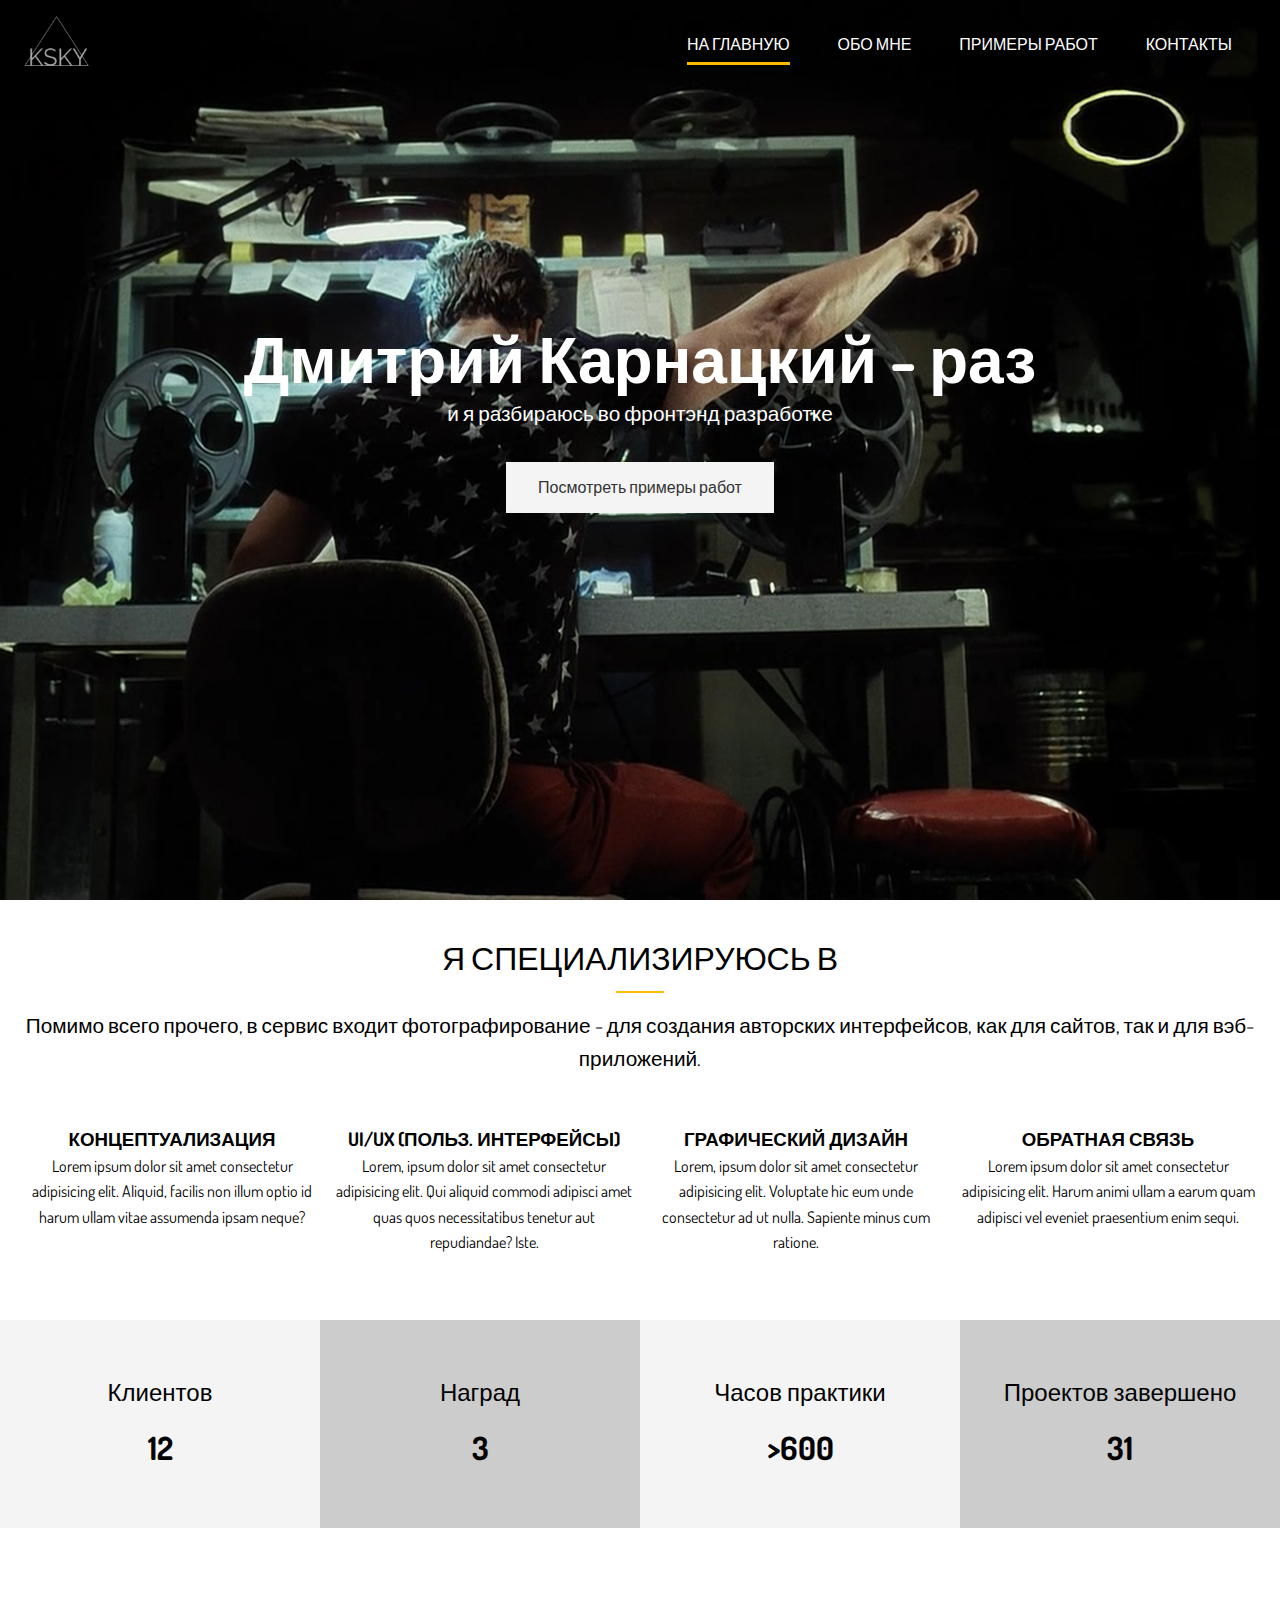
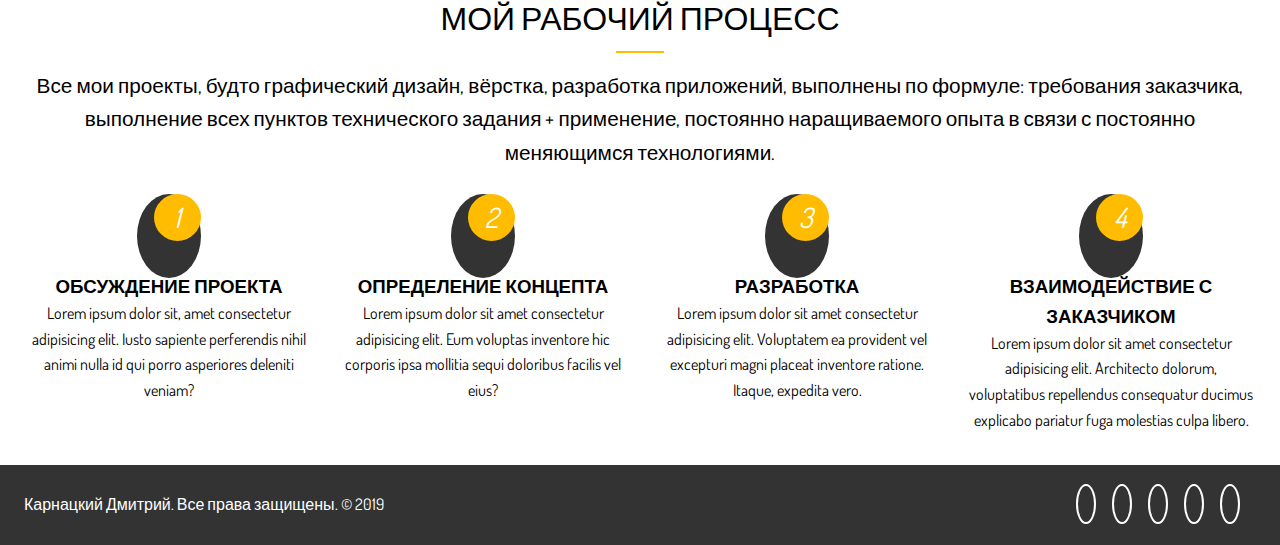
==== index.html @ 5610d566 "Typewriter effect added to the header, process icons transition changed to the smaller size" ====
<!DOCTYPE html>
<html lang="en">
  <head>
    <meta charset="UTF-8" />
    <meta name="viewport" content="width=device-width, initial-scale=1.0" />
    <meta http-equiv="X-UA-Compatible" content="ie=edge" />
    <link
      rel="stylesheet"
      href="https://use.fontawesome.com/releases/v5.7.2/css/all.css"
      integrity="sha384-fnmOCqbTlWIlj8LyTjo7mOUStjsKC4pOpQbqyi7RrhN7udi9RwhKkMHpvLbHG9Sr"
      crossorigin="anonymous"
    />
    <link
      href="https://fonts.googleapis.com/css?family=Dosis"
      rel="stylesheet"
    />
    <link rel="stylesheet" href="css/main.css" />
    <title>Dmitry Karnatsky</title>
  </head>
  <body>
    <!-- Шапка -->
    <header id="header-home">
      <div class="container">
        <nav id="main-nav">
          <img src="img/logo.png" alt="dmitrykarnatsky_portfolio" id="logo" />
          <!-- <h6 class="logo-text">KSKY</h6> -->
          <ul>
            <li><a href="index.html" class="current">На главную</a></li>
            <li><a href="about.html">Обо мне</a></li>
            <li><a href="work.html">Примеры работ</a></li>
            <li><a href="contact.html">Контакты</a></li>
          </ul>
        </nav>
        <div class="header-content">
          <h1>
            Дмитрий Карнацкий -
            <span
              class="txt-type"
              data-wait="3000"
              data-words='["разработчик", "программист", "верстальщик"]'
            >
              <span class="txt"></span>
            </span>
          </h1>
          <p class="lead">и я разбираюсь во фронтэнд разработке</p>
          <a href="work.html" class="btn-light">Посмотреть примеры работ</a>
        </div>
      </div>
    </header>
    <!-- Специализация -->
    <section id="home-a" class="text-center py-2">
      <div class="container">
        <h2 class="section-title">Я специализируюсь в</h2>
        <div class="bottom-line"></div>
        <p class="lead">
          Помимо всего прочего, в сервис входит фотографирование - для создания
          авторских интерфейсов, как для сайтов, так и для вэб-приложений.
        </p>
        <div class="specials">
          <div>
            <i class="fas fa-file-alt fa-2x"></i>
            <h3>Концептуализация</h3>
            <p>
              Lorem ipsum dolor sit amet consectetur adipisicing elit. Aliquid,
              facilis non illum optio id harum ullam vitae assumenda ipsam
              neque?
            </p>
          </div>
          <div>
            <i class="fas fa-desktop fa-2x"></i>
            <h3>UI/UX (польз. интерфейсы)</h3>
            <p>
              Lorem, ipsum dolor sit amet consectetur adipisicing elit. Qui
              aliquid commodi adipisci amet quas quos necessitatibus tenetur aut
              repudiandae? Iste.
            </p>
          </div>
          <div>
            <i class="fas fa-object-ungroup fa-2x"></i>
            <h3>Графический дизайн</h3>
            <p>
              Lorem, ipsum dolor sit amet consectetur adipisicing elit.
              Voluptate hic eum unde consectetur ad ut nulla. Sapiente minus cum
              ratione.
            </p>
          </div>
          <div>
            <i class="fas fa-thumbs-up fa-2x"></i>
            <h3>Обратная связь</h3>
            <p>
              Lorem ipsum dolor sit amet consectetur adipisicing elit. Harum
              animi ullam a earum quam adipisci vel eveniet praesentium enim
              sequi.
            </p>
          </div>
        </div>
      </div>
    </section>
    <!-- Статистика -->
    <section id="home-b" class="text-center py-2">
      <div class="stats">
        <div>
          <ul>
            <li>
              <i class="fas fa-users fa-3x"></i>
            </li>
            <li class="stats-title">Клиентов</li>
            <li class="stats-number">12</li>
          </ul>
        </div>
        <div>
          <ul>
            <li>
              <i class="fas fa-award fa-3x"></i>
            </li>
            <li class="stats-title">Наград</li>
            <li class="stats-number">3</li>
          </ul>
        </div>
        <div>
          <ul>
            <li>
              <i class="fas fa-hourglass fa-3x"></i>
            </li>
            <li class="stats-title">Часов практики</li>
            <li class="stats-number">>600</li>
          </ul>
        </div>
        <div>
          <ul>
            <li>
              <i class="fas fa-code-branch fa-3x"></i>
            </li>
            <li class="stats-title">Проектов завершено</li>
            <li class="stats-number">31</li>
          </ul>
        </div>
      </div>
    </section>
    <!-- Рабочий процесс -->
    <section id="home-c" class="text-center py-2">
      <div class="container">
        <h2 class="section-title">Мой рабочий процесс</h2>
        <div class="bottom-line"></div>
        <p class="lead">
          Все мои проекты, будто графический дизайн, вёрстка, разработка
          приложений, выполнены по формуле: требования заказчика, выполнение
          всех пунктов технического задания + применение, постоянно
          наращиваемого опыта в связи с постоянно меняющимся технологиями.
        </p>
        <div class="process">
          <div>
            <i class="fas fa-file-alt fa-4x process-icon my-2">
              <div class="process-step">1</div>
            </i>
            <h3>Обсуждение проекта</h3>
            <p>
              Lorem ipsum dolor sit, amet consectetur adipisicing elit. Iusto
              sapiente perferendis nihil animi nulla id qui porro asperiores
              deleniti veniam?
            </p>
          </div>
          <div>
            <i class="fas fa-desktop fa-4x process-icon my-2">
              <div class="process-step">2</div>
            </i>
            <h3>Определение концепта</h3>
            <p>
              Lorem ipsum dolor sit amet consectetur adipisicing elit. Eum
              voluptas inventore hic corporis ipsa mollitia sequi doloribus
              facilis vel eius?
            </p>
          </div>
          <div>
            <i class="fas fa-object-ungroup fa-4x process-icon my-2">
              <div class="process-step">3</div>
            </i>
            <h3>Разработка</h3>
            <p>
              Lorem ipsum dolor sit amet consectetur adipisicing elit.
              Voluptatem ea provident vel excepturi magni placeat inventore
              ratione. Itaque, expedita vero.
            </p>
          </div>
          <div>
            <i class="fas fa-thumbs-up fa-4x process-icon my-2">
              <div class="process-step">4</div>
            </i>
            <h3>Взаимодействие с заказчиком</h3>
            <p>
              Lorem ipsum dolor sit amet consectetur adipisicing elit.
              Architecto dolorum, voluptatibus repellendus consequatur ducimus
              explicabo pariatur fuga molestias culpa libero.
            </p>
          </div>
        </div>
      </div>
    </section>
    <!-- Подвал -->
    <footer id="main-footer">
      <div class="footer-content container">
        <p>Карнацкий Дмитрий. Все права защищены. &copy 2019</p>
        <div class="social">
          <a href="https://twitter.com/dmitrykarnatsky" target="_blank"
            ><i class="fab fa-twitter"></i
          ></a>
          <a href="https://www.facebook.com/dmitrykarnatsky1" target="_blank"
            ><i class="fab fa-facebook"></i
          ></a>
          <a href="https://www.instagram.com/dmitrykarnatsky/" target="_blank"
            ><i class="fab fa-instagram"></i
          ></a>
          <a href="https://vk.com/karnatsky" target="_blank"
            ><i class="fab fa-vk"></i
          ></a>
          <a href="https://github.com/LikeSatie" target="_blank"
            ><i class="fab fa-github"></i
          ></a>
        </div>
      </div>
    </footer>
    <script src="js/main.js"></script>
    <script src="js/typeWriter.js"></script>
  </body>
</html>
---- css/main.css ----
.container {
  max-width: 1280px;
  padding: 0 1.5rem;
  margin: auto;
  overflow: hidden;
}

.btn-main,
.btn-light,
.btn-dark {
  display: inline-block;
  padding: 0.8rem 2rem;
  transition: all 0.5s;
  border: none;
  cursor: pointer;
}

.btn-main {
  color: #333;
  background-color: #ffbc00;
}

.btn-light {
  color: #333;
  background-color: #f4f4f4;
}

.btn-dark {
  color: #f4f4f4;
  background-color: #333;
}

button[class^='btn-']:hover,
a[class^='btn-']:hover,
input[class^='btn-']:hover {
  background-color: #ffbc00;
}

.bg-main {
  background: #ffbc00;
  color: #fff;
}

.bg-dark {
  background: #333;
  color: #fff;
}

.bg-light {
  background: #f4f4f4;
  color: #000;
}

.bg-medium {
  background: #ccc;
  color: #000;
}

.lead {
  font-size: 1.3rem;
  margin-bottom: 2rem;
}

.text-center {
  text-align: center;
}

.py-1 {
  padding: 1rem 0;
}

.py-2 {
  padding: 2rem 0;
}

.py-3 {
  padding: 3rem 0;
}

.py-4 {
  padding: 4rem 0;
}

.my-1 {
  margin: 1rem 0;
}

.my-2 {
  margin: 2rem 0;
}

.my-3 {
  margin: 3rem 0;
}

.my-4 {
  margin: 4rem 0;
}

.section-title {
  font-size: 2rem;
  display: block;
  padding-bottom: 0.5rem;
  text-align: center;
  font-weight: 100;
  text-transform: uppercase;
}

.bottom-line {
  height: 2px;
  width: 3rem;
  background: #ffbc00;
  display: block;
  margin: 0 auto 1rem auto;
}

.items {
  display: grid;
  grid-template-columns: repeat(3, 1fr);
  box-shadow: 0 5px 10px 0 rgba(0, 0, 0, 0.3);
}

.item {
  position: relative;
  background: #ffbc00;
  overflow: hidden;
}
.item::after {
  content: '';
  position: absolute;
  display: block;
  background: inherit;
  opacity: 0.9;
  top: 0;
  left: 0;
  width: 100%;
  height: 100%;
  transform: scale(2) translateX(-75%) translateY(-75%) rotate(-28deg);
  transition: transform 3s cubic-bezier(0.2, 1, 0.3, 1);
}
.item:hover:after {
  transform: scale(2) translateX(0) translateY(0) rotate(-28deg);
}
.item:hover .item-image {
  transform: scale(1.2);
}
.item:hover .item-text {
  opacity: 1;
  transform: translateY(0);
}
.item-image {
  height: auto;
  transform: translateZ(0);
  display: block;
  transition: transform 750ms cubic-bezier(0.2, 1, 0.3, 1);
}
.item-image:before {
  content: '';
  display: block;
  padding-top: 75%;
  overflow: hidden;
}
.item-image img {
  position: absolute;
  top: 0;
  left: 0;
  width: 100%;
  height: auto;
  line-height: 0;
}
.item-text {
  position: absolute;
  top: 0;
  left: 0;
  bottom: 0;
  right: 0;
  opacity: 0;
  text-align: center;
  z-index: 1;
  color: #fff;
  transform: translateY(-20%);
  transition: opacity 500ms cubic-bezier(0.2, 1, 0.3, 1),
    transform 500ms cubic-bezier(0.2, 1, 0.3, 1);
  transition-delay: 300ms;
}
.item-text-wrap {
  position: absolute;
  width: 100%;
  top: 50%;
  transform: translateY(-50%);
}
.item-text-title {
  font-size: 2rem;
  padding: 0 1rem;
  margin: 5px 0 0 0;
}
.item-text-category {
  text-transform: uppercase;
  font-size: 1.2rem;
  opacity: 0.7;
  margin: 0;
}

* {
  margin: 0;
  padding: 0;
}

body {
  font-family: 'Dosis', sans-serif;
  line-height: 1.6;
  background: #fff;
}

a {
  text-decoration: none;
  color: #333;
}

ul {
  list-style: none;
}

h2,
h3,
h4 {
  text-transform: uppercase;
}

img {
  width: 100%;
}

#logo {
  width: 66px;
  height: 50px;
  margin: 0 0 0 0;
  color: #fff;
  text-transform: uppercase;
}

#main-nav {
  display: flex;
  justify-content: space-between;
  padding-top: 1rem;
}
#main-nav ul {
  display: flex;
}
#main-nav li {
  padding: 1rem 1.5rem;
}
#main-nav a {
  text-decoration: none;
  color: #fff;
  text-transform: uppercase;
  border-bottom: 3px transparent solid;
  padding-bottom: 0.5rem;
  transition: border-color 0.5s;
}
#main-nav a:hover {
  border-color: #ccc;
}
#main-nav a.current {
  border-color: #ffbc00;
}

#header-home {
  background: url('../img/showcase-2.jpg') no-repeat center right/cover;
  height: 100vh;
  color: #fff;
}
#header-home .header-content {
  text-align: center;
  padding-top: 20%;
}
#header-home .header-content h1 {
  font-size: 4rem;
  line-height: 1.2;
}

#header-inner {
  background: url('../img/showcase-2.jpg') no-repeat 20% 30% / cover;
  height: 5.5rem;
  border-bottom: 3px solid #ffbc00;
}

#home-a .specials {
  margin-top: 3rem;
  display: grid;
  grid-gap: 1rem;
  grid-template-columns: repeat(4, 1fr);
}
#home-a .specials .fas {
  color: #ffbc00;
  padding-bottom: 0.4rem;
}

#home-b .stats {
  display: grid;
  grid-template-columns: repeat(4, 1fr);
}
#home-b .stats li {
  line-height: 2;
}
#home-b .stats li.stats-title {
  font-size: 1.5rem;
}
#home-b .stats li.stats-number {
  font-size: 2rem;
  font-weight: bold;
}
#home-b .stats div {
  padding: 3rem 0;
}
#home-b .stats div:nth-child(odd) {
  background: #f4f4f4;
}
#home-b .stats div:nth-child(even) {
  background: #ccc;
}

#home-c .process {
  display: grid;
  grid-template-columns: repeat(4, 1fr);
  grid-gap: 1.5rem;
  text-align: center;
}
#home-c .process-step {
  position: absolute;
  top: 0;
  right: 0;
  font-size: 28px;
  background: #ffbc00;
  color: #fff;
  border-radius: 50%;
  height: 15px;
  width: 15px;
  line-height: 15px;
  padding: 1rem;
  transition: all 1s;
}
#home-c .process-icon {
  border-radius: 50%;
  background: #333;
  color: #fff;
  padding: 2rem;
  width: 70px;
  height: 70px;
  line-height: 70px;
  text-align: center;
  position: relative;
  transition: all 1s;
}
#home-c .process-icon:hover {
  background: #ffbc00;
  width: 80px;
  height: 80px;
  line-height: 70px;
}
#home-c .process-icon:hover .process-step {
  background: #333;
  color: #fff;
}

#about-a .about-info {
  display: grid;
  grid-template-areas: 'bioimage bio bio' 'aw1 aw2 aw3';
  grid-gap: 1.2rem;
}

#about-a .bio-image {
  grid-area: bioimage;
}

#about-a .bio {
  grid-area: bio;
  border-left: 3px solid #ffbc00;
  padding: 0.8rem;
}

#about-a .award-1 {
  grid-area: aw1;
}

#about-a .award-2 {
  grid-area: aw2;
}

#about-a .award-3 {
  grid-area: aw3;
}

#about-a .award-1 .fas,
#about-a .award-2 .fas,
#about-a .award-3 .fas {
  color: #ffbc00;
  margin: 1rem;
}

#about-b .progress {
  overflow: hidden;
  height: 20px;
  background: #ccc;
  border-radius: 5px;
  margin-bottom: 0.6rem;
}
#about-b .progress div {
  height: 100%;
  color: #fff;
  text-align: center;
  background: #ffbc00;
}

#about-c .about-logos {
  display: grid;
  grid-template-columns: repeat(4, 1fr);
  grid-gap: 2rem;
}
#about-c .about-logos img {
  width: 70%;
}

#about-d .testimonials {
  display: grid;
  grid-template-columns: repeat(4, 1fr);
  grid-gap: 0.5rem;
}
#about-d .testimonials ul {
  list-style: none;
  margin-top: 1rem;
  display: flex;
  align-items: center;
}
#about-d .testimonials p {
  border: 1px solid #ccc;
  border-radius: 5px;
  padding: 0.5rem;
}
#about-d .testimonials img {
  width: 50px;
  height: 50px;
  border-radius: 50%;
  margin-right: 0.5rem;
}

#contact-a .text-fields {
  display: grid;
  grid-template-areas: 'name email' 'subject phone' 'message message';
  grid-gap: 1.2rem;
  margin-bottom: 1.2rem;
}
#contact-a .text-fields .name-input {
  grid-area: name;
}
#contact-a .text-fields .subject-input {
  grid-area: subject;
}
#contact-a .text-fields .email-input {
  grid-area: email;
}
#contact-a .text-fields .phone-input {
  grid-area: phone;
}
#contact-a .text-fields .message-input {
  grid-area: message;
  height: 100px;
}
#contact-a .text-fields .text-input {
  padding: 0.5rem 1rem;
}

#contact-a button[type='submit'] {
  width: 50%;
}

#contact-b .contact-info {
  display: grid;
  grid-template-columns: repeat(3, 1fr);
  text-align: center;
}

#contact-c h1 {
  text-align: center;
  font-size: 4rem;
}

#main-footer {
  background: #333;
  color: #fff;
  height: 5rem;
}
#main-footer .footer-content {
  display: flex;
  justify-content: space-between;
  height: 5rem;
  align-items: center;
}
#main-footer .footer-content .social .fab {
  margin-right: 1rem;
  border: 2px #fff solid;
  border-radius: 50%;
  height: 20px;
  width: 20px;
  line-height: 20px;
  text-align: center;
  padding: 0.5rem;
  color: #fff;
}
#main-footer .footer-content .social .fab:hover {
  background: #ffbc00;
}

#main-footer .footer-content .social .fab:hover {
  color: #333;
}

@media (max-width: 800px) {
  #header-home {
    height: 30rem;
  }
  #header-home .header-content {
    padding-top: 5rem;
  }
}

@media (max-width: 500px) {
  #main-nav {
    flex-direction: column;
    align-items: center;
  }
  #main-nav li {
    padding: 1rem;
  }
  #header-home {
    height: 10rem;
    border-bottom: 3px solid #ffbc00;
    background-position: 20% 30%;
  }
  #header-home .header-content {
    display: none;
  }
  #header-inner {
    height: 10rem;
  }
  #home-a .specials,
  #home-b .stats,
  #home-c .process,
  #about-d .testimonials,
  #contact-b .contact-info,
  .items {
    grid-template-columns: 1fr;
  }
  #home-a .specials div {
    border-bottom: 1px #f4f4f4 solid;
    padding-bottom: 1rem;
  }
  #home-a .specials div:last-child {
    border: none;
    padding-bottom: 0;
  }
  #home-b .stats div {
    padding: 2rem 0 1rem 0;
  }
  #about-a .about-info {
    grid-template-areas: 'bioimage' 'bio' 'aw1' 'aw2' 'aw3';
  }
  #about-c {
    display: none;
  }
  #contact-a .text-fields {
    grid-template-areas: 'name' 'subject' 'email' 'phone' 'message';
  }
  #contact-b div {
    margin-bottom: 1rem;
    padding-bottom: 1rem;
    border-bottom: 1px #555 solid;
  }
  #contact-b div:last-child {
    border: none;
    margin-bottom: 0;
    padding-bottom: 0;
  }
  #contact-c h1 {
    font-size: 2rem;
  }
  #main-footer {
    height: 7rem;
  }
  #main-footer .footer-content {
    flex-direction: column;
    padding: 1rem;
    height: 5rem;
  }
}

@media (max-height: 580px) {
  #header-home .header-content {
    padding-top: 3rem;
  }
}

@media (max-height: 330px) {
  #header-home .header-content h1 {
    font-size: 2rem;
  }
}
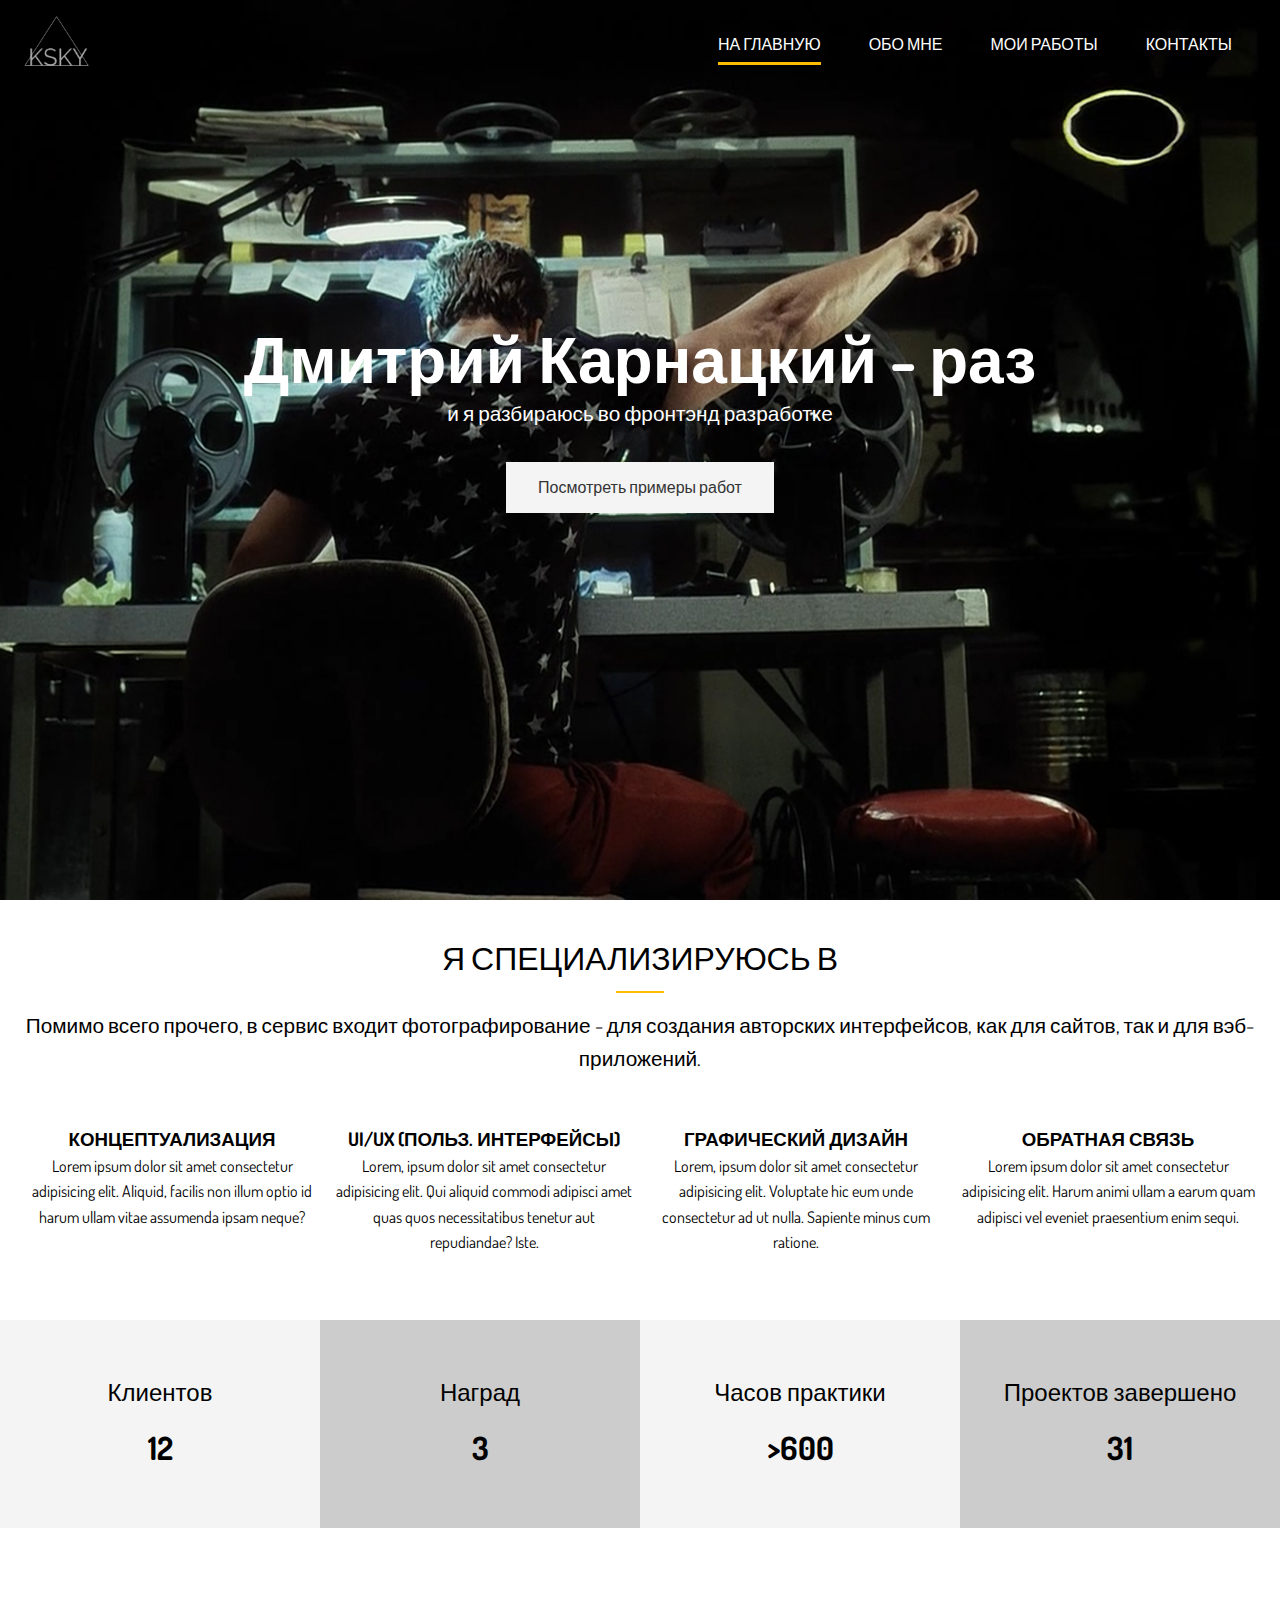
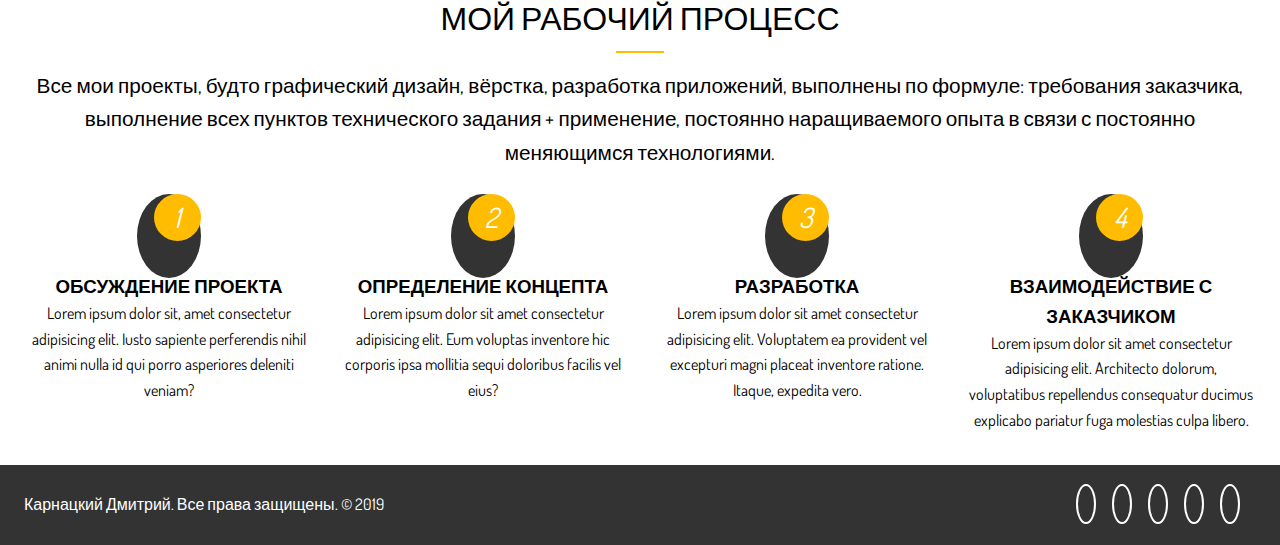
==== commit 81b44ba6: "Header with navigation added to the work.html page" ====
--- a/index.html
+++ b/index.html
@@ -22,12 +22,12 @@
     <header id="header-home">
       <div class="container">
         <nav id="main-nav">
-          <img src="img/logo.png" alt="dmitrykarnatsky_portfolio" id="logo" />
+          <img src="img/logo.jpg" alt="dmitrykarnatsky_portfolio" id="logo" />
           <!-- <h6 class="logo-text">KSKY</h6> -->
           <ul>
             <li><a href="index.html" class="current">На главную</a></li>
             <li><a href="about.html">Обо мне</a></li>
-            <li><a href="work.html">Примеры работ</a></li>
+            <li><a href="work.html">Мои работы</a></li>
             <li><a href="contact.html">Контакты</a></li>
           </ul>
         </nav>
@@ -199,7 +199,7 @@
     <!-- Подвал -->
     <footer id="main-footer">
       <div class="footer-content container">
-        <p>Карнацкий Дмитрий. Все права защищены. &copy 2019</p>
+        <p>Карнацкий Дмитрий. Все права защищены. &copy; 2019</p>
         <div class="social">
           <a href="https://twitter.com/dmitrykarnatsky" target="_blank"
             ><i class="fab fa-twitter"></i
@@ -219,7 +219,6 @@
         </div>
       </div>
     </footer>
-    <script src="js/main.js"></script>
     <script src="js/typeWriter.js"></script>
   </body>
 </html>
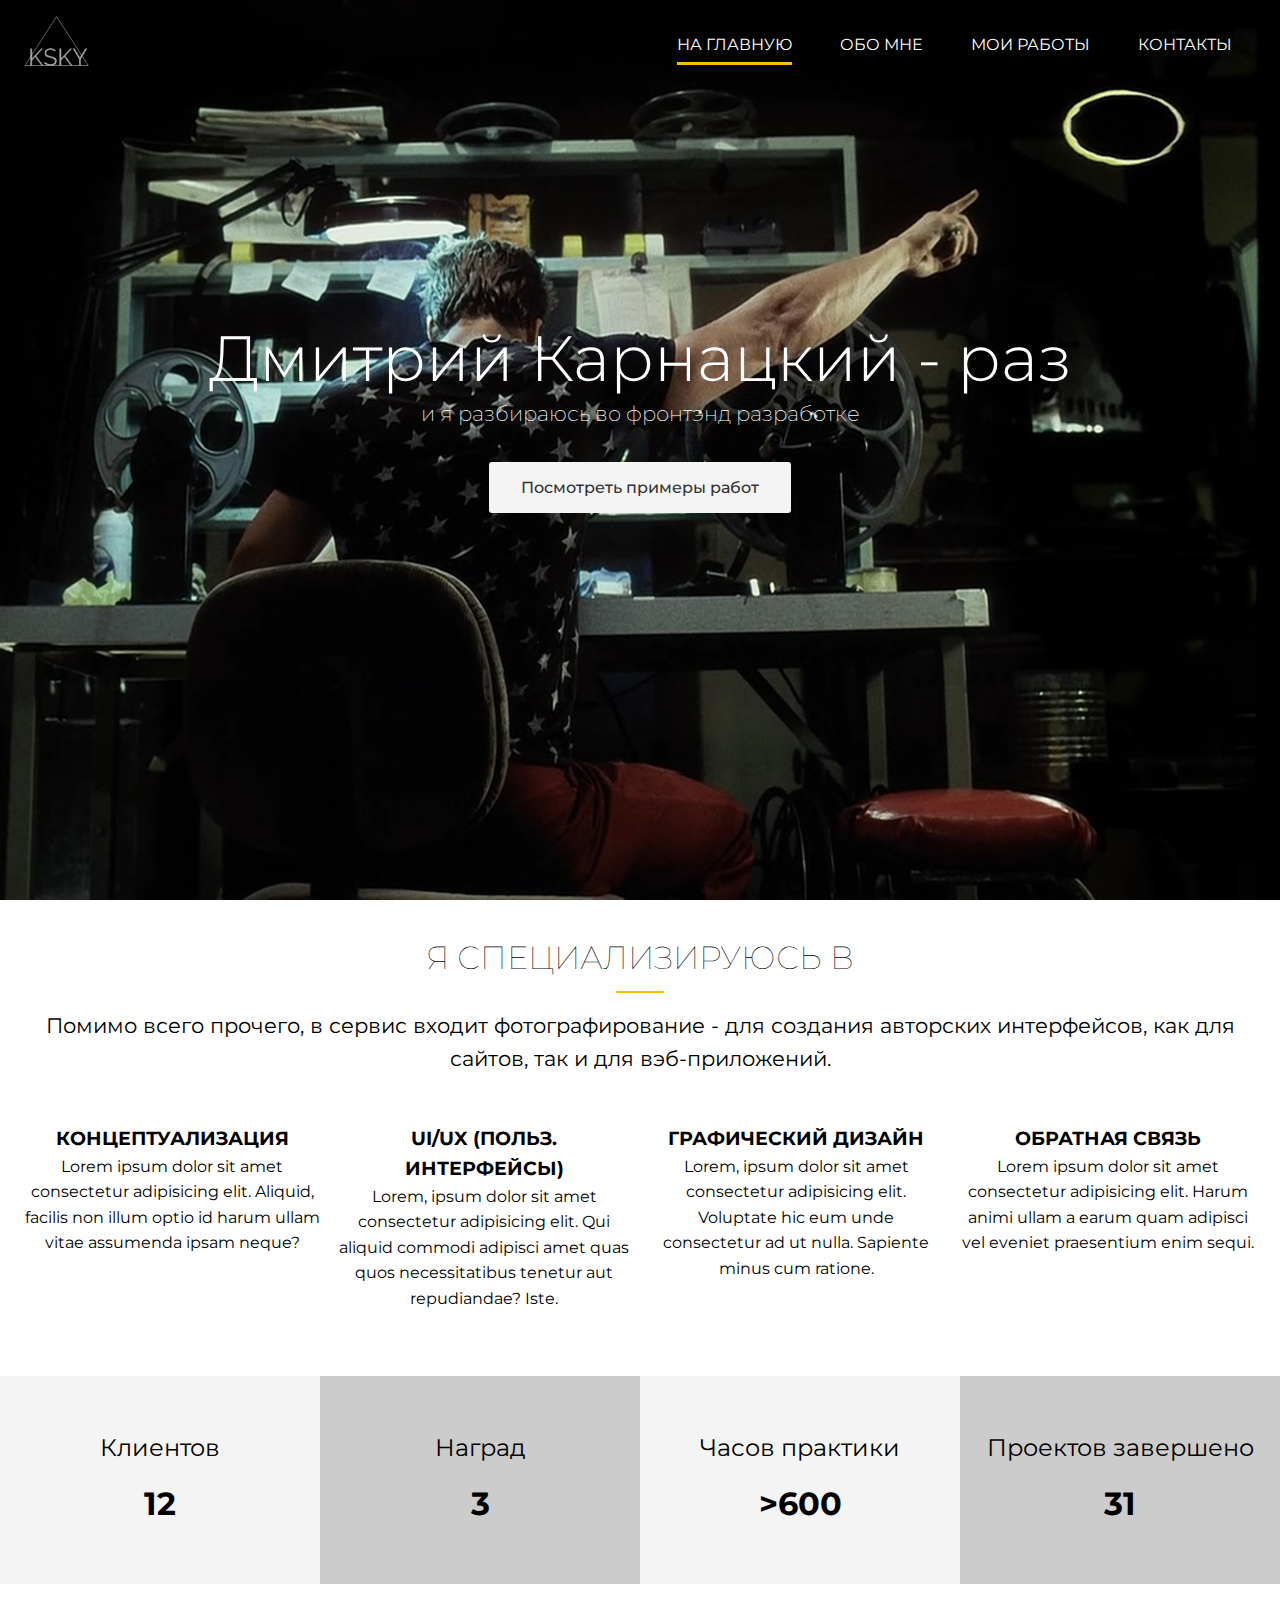
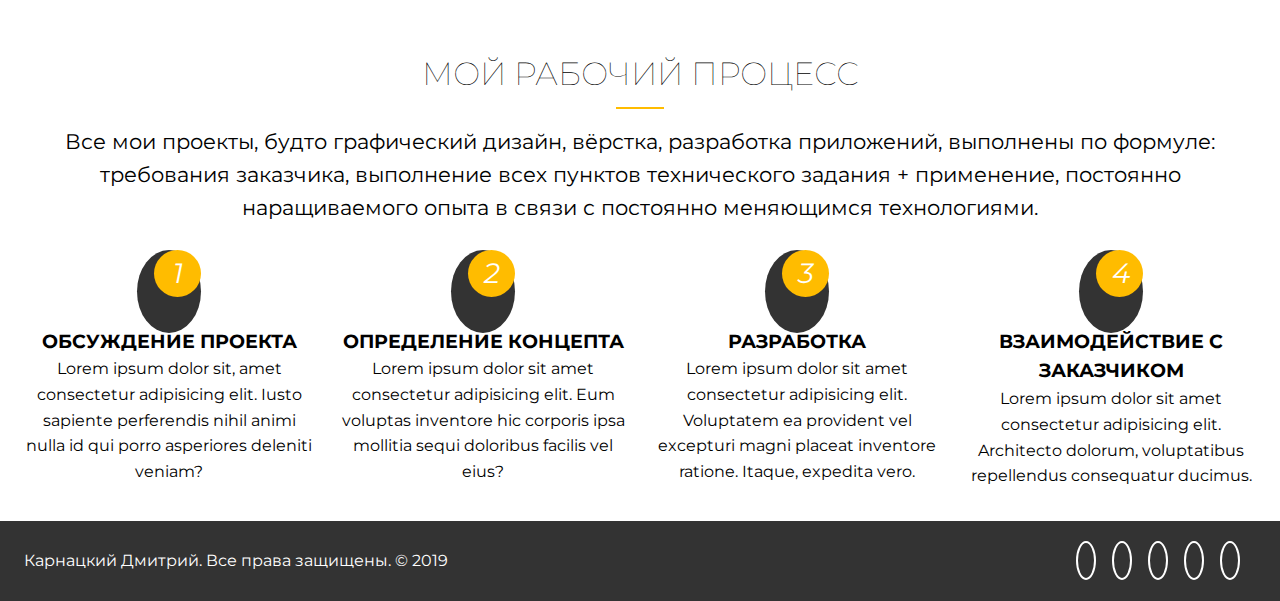
==== commit 76940e78: "Font-family, weights and recaptcha positioning changed" ====
--- a/index.html
+++ b/index.html
@@ -1,5 +1,5 @@
 <!DOCTYPE html>
-<html lang="en">
+<html lang="ru">
   <head>
     <meta charset="UTF-8" />
     <meta name="viewport" content="width=device-width, initial-scale=1.0" />
@@ -11,7 +11,7 @@
       crossorigin="anonymous"
     />
     <link
-      href="https://fonts.googleapis.com/css?family=Dosis"
+      href="https://fonts.googleapis.com/css?family=Montserrat:100,200,300,400,500"
       rel="stylesheet"
     />
     <link rel="stylesheet" href="css/main.css" />
@@ -189,8 +189,7 @@
             <h3>Взаимодействие с заказчиком</h3>
             <p>
               Lorem ipsum dolor sit amet consectetur adipisicing elit.
-              Architecto dolorum, voluptatibus repellendus consequatur ducimus
-              explicabo pariatur fuga molestias culpa libero.
+              Architecto dolorum, voluptatibus repellendus consequatur ducimus.
             </p>
           </div>
         </div>
--- a/css/main.css
+++ b/css/main.css
@@ -207,7 +207,7 @@
 }
 
 body {
-  font-family: 'Dosis', sans-serif;
+  font-family: 'Montserrat', sans-serif;
   line-height: 1.6;
   background: #fff;
 }
@@ -276,7 +276,21 @@
 }
 #header-home .header-content h1 {
   font-size: 4rem;
+  font-weight: 300;
   line-height: 1.2;
+}
+
+.header-content p {
+  font-weight: 200;
+}
+
+.header-content .btn-light {
+  font-weight: 500;
+  border-radius: 3px;
+}
+
+.header-content .btn-light:hover {
+  color: #000;
 }
 
 #header-inner {
@@ -354,8 +368,8 @@
 }
 #home-c .process-icon:hover {
   background: #ffbc00;
-  width: 80px;
-  height: 80px;
+  width: 72.5px;
+  height: 72.5px;
   line-height: 70px;
 }
 #home-c .process-icon:hover .process-step {
@@ -371,12 +385,18 @@
 
 #about-a .bio-image {
   grid-area: bioimage;
+}
+
+.bio h4 {
+  padding: 1rem 0.8rem 1.25rem 0.8rem;
+  text-align: center;
 }
 
 #about-a .bio {
   grid-area: bio;
   border-left: 3px solid #ffbc00;
-  padding: 0.8rem;
+  padding: 1rem 0.8rem;
+  text-align: justify;
 }
 
 #about-a .award-1 {
@@ -450,6 +470,11 @@
   grid-gap: 1.2rem;
   margin-bottom: 1.2rem;
 }
+
+.text-input {
+  font-family: 'Montserrat', sans-serif;
+}
+
 #contact-a .text-fields .name-input {
   grid-area: name;
 }
@@ -470,8 +495,22 @@
   padding: 0.5rem 1rem;
 }
 
+#g-recaptcha {
+  width: 100vw;
+  margin: 0 0 0 -1.75rem;
+  display: flex;
+  flex-direction: row;
+  justify-content: center;
+  align-content: center;
+  align-items: center;
+}
+
+/* .g-recaptcha-container {
+} */
+
 #contact-a button[type='submit'] {
   width: 50%;
+  font-family: 'Montserrat', sans-serif;
 }
 
 #contact-b .contact-info {
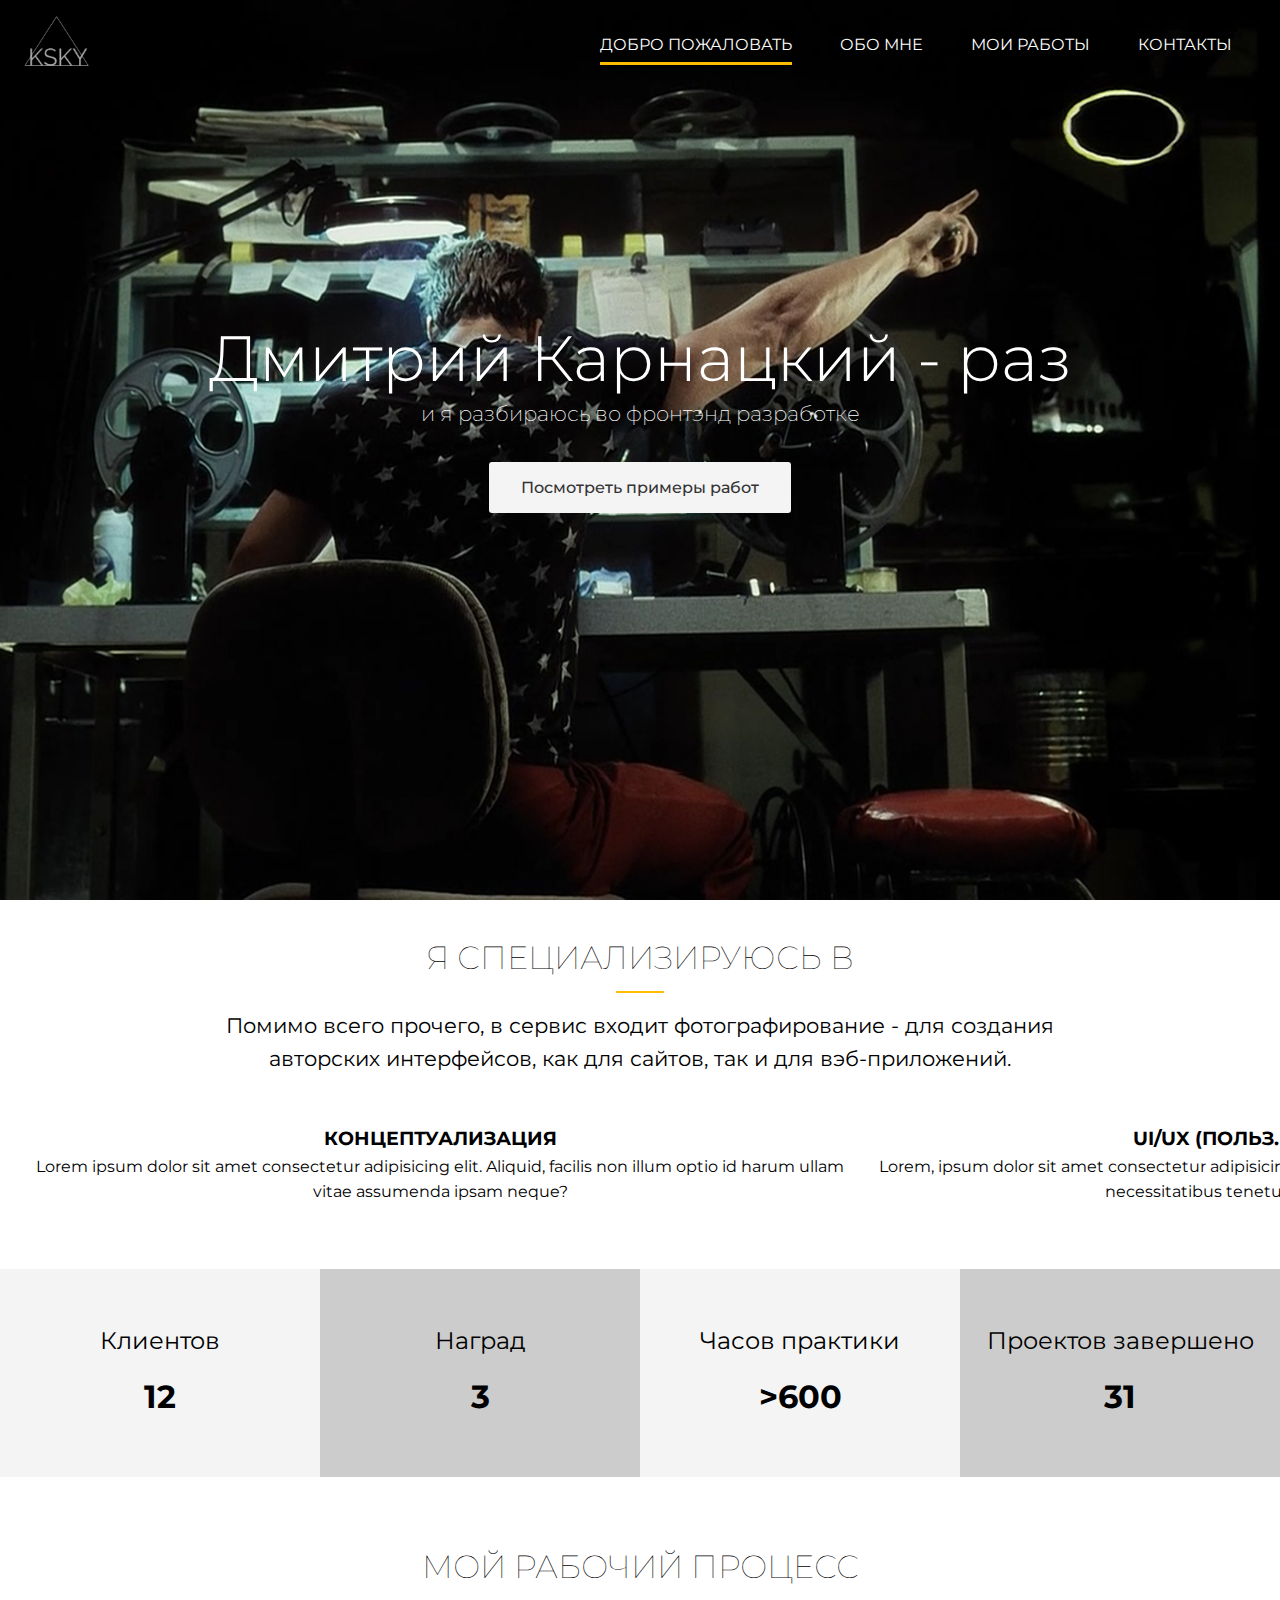
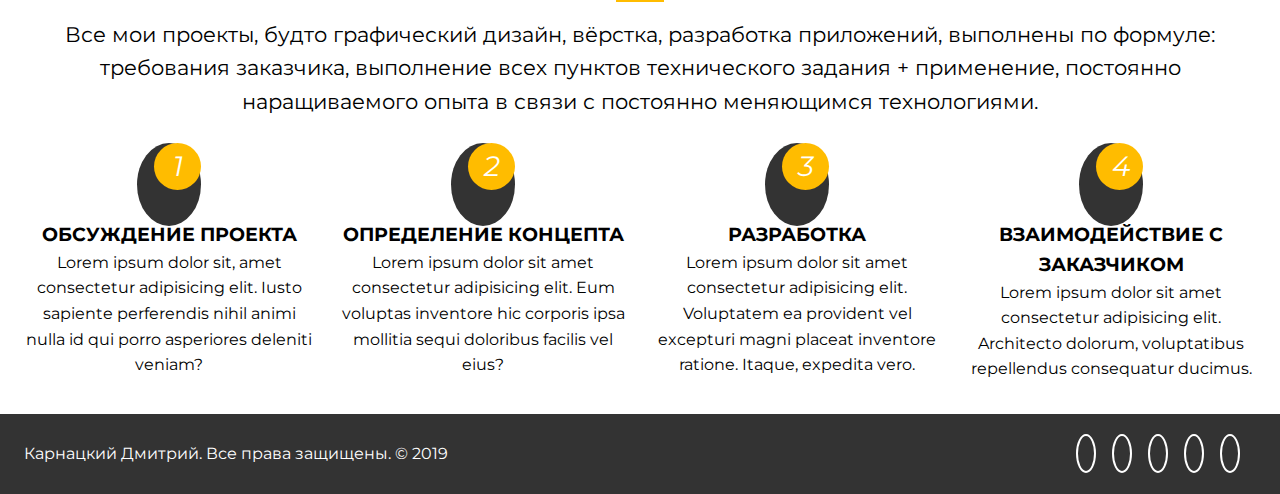
==== commit 9099fccd: "Media querie for 320px max-width added" ====
--- a/index.html
+++ b/index.html
@@ -25,7 +25,7 @@
           <img src="img/logo.jpg" alt="dmitrykarnatsky_portfolio" id="logo" />
           <!-- <h6 class="logo-text">KSKY</h6> -->
           <ul>
-            <li><a href="index.html" class="current">На главную</a></li>
+            <li><a href="index.html" class="current">Добро пожаловать</a></li>
             <li><a href="about.html">Обо мне</a></li>
             <li><a href="work.html">Мои работы</a></li>
             <li><a href="contact.html">Контакты</a></li>
--- a/css/main.css
+++ b/css/main.css
@@ -299,6 +299,8 @@
   border-bottom: 3px solid #ffbc00;
 }
 
+/* Специализация */
+
 #home-a .specials {
   margin-top: 3rem;
   display: grid;
@@ -308,6 +310,12 @@
 #home-a .specials .fas {
   color: #ffbc00;
   padding-bottom: 0.4rem;
+}
+
+#home-a p {
+  width: 65vw;
+  margin: 0 auto;
+  text-align: center;
 }
 
 #home-b .stats {
@@ -633,6 +641,27 @@
   }
 }
 
+@media (max-width: 320px) {
+  /* Меню */
+  #header-home {
+    height: 42.5vh;
+  }
+
+  #main-nav ul {
+    display: flex;
+    flex-direction: column;
+    justify-content: center;
+    align-content: center;
+    align-items: center;
+  }
+
+  /* Специализация */
+  #home-a h2 {
+    font-size: 1.125rem;
+    font-weight: 400;
+  }
+}
+
 @media (max-height: 580px) {
   #header-home .header-content {
     padding-top: 3rem;
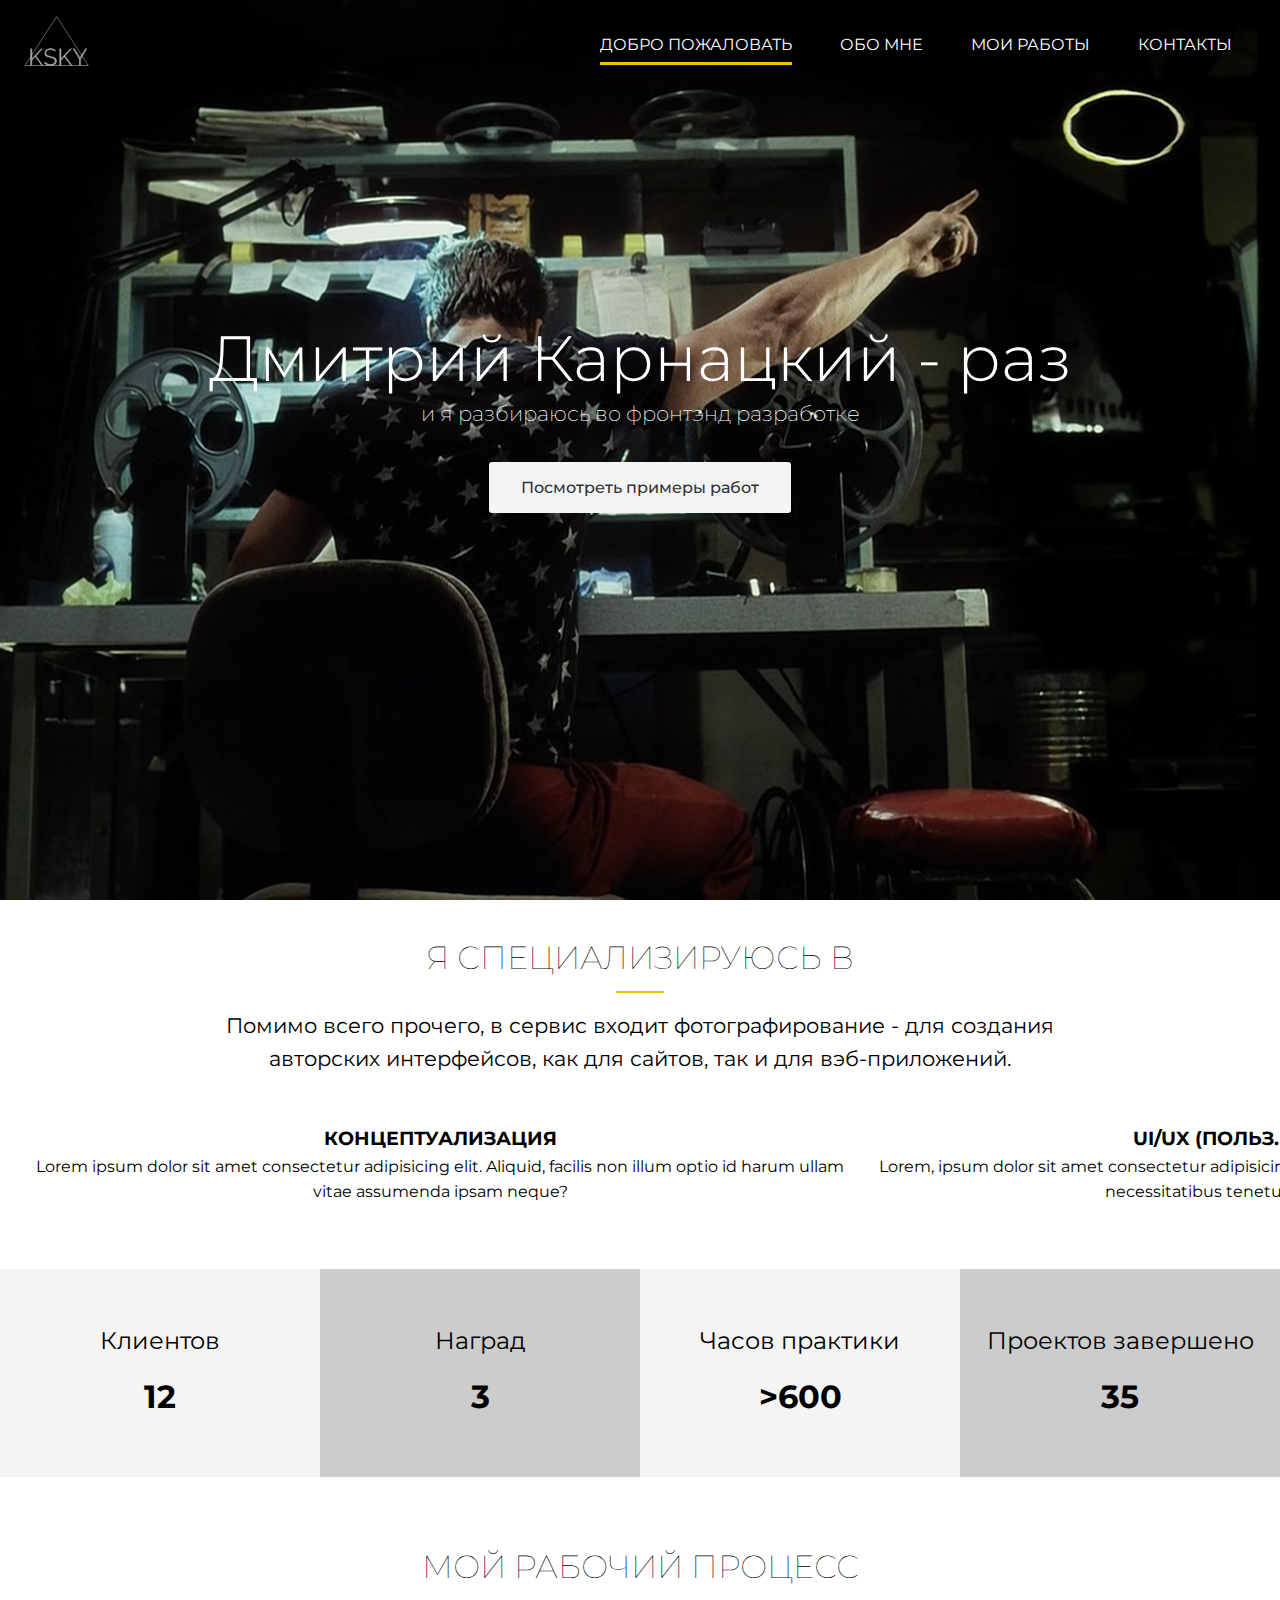
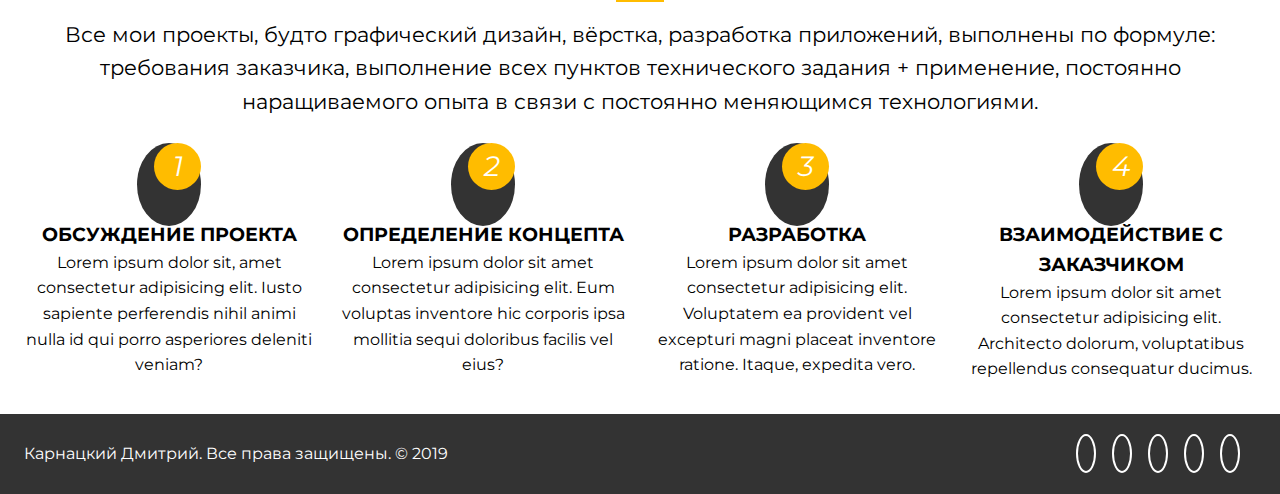
==== commit 8d65f7f3: "Media querie for 414px max-width added to the about, work, and contact.html pages" ====
--- a/index.html
+++ b/index.html
@@ -132,7 +132,7 @@
               <i class="fas fa-code-branch fa-3x"></i>
             </li>
             <li class="stats-title">Проектов завершено</li>
-            <li class="stats-number">31</li>
+            <li class="stats-number">35</li>
           </ul>
         </div>
       </div>
--- a/css/main.css
+++ b/css/main.css
@@ -641,10 +641,11 @@
   }
 }
 
-@media (max-width: 320px) {
+@media (max-width: 414px) {
   /* Меню */
-  #header-home {
-    height: 42.5vh;
+  #header-home,
+  #header-inner {
+    height: 50vh;
   }
 
   #main-nav ul {
@@ -653,12 +654,544 @@
     justify-content: center;
     align-content: center;
     align-items: center;
-  }
-
-  /* Специализация */
+    margin-top: 1rem;
+  }
+
+  #main-nav ul a {
+    font-size: 1.25rem;
+    letter-spacing: 0.05rem;
+  }
+
+  /* Специализация index.html */
   #home-a h2 {
-    font-size: 1.125rem;
+    font-size: 1.6rem;
+    font-weight: 200;
+  }
+  /* Информация обо мне about.html */
+  #about-a h2 {
+    font-size: 2rem;
+    font-weight: 200;
+  }
+  /* Раздел уровня владения технологиями about.html */
+  /* Форма обратной связи contact.html */
+  /* Рабочий процесс index.html */
+  #about-b h2,
+  #about-b h4,
+  #home-c h2 {
+    font-size: 1.3rem;
     font-weight: 400;
+  }
+
+  #contact-a h2 {
+    font-size: 2rem;
+    font-weight: 200;
+  }
+
+  #home-a .lead {
+    width: 90vw;
+    font-size: 1.3rem;
+    font-weight: 300;
+  }
+
+  #about-a .lead {
+    width: 90vw;
+    font-size: 1.75rem;
+    font-weight: 300;
+  }
+
+  #home-c .lead {
+    width: 90vw;
+    font-size: 1.3rem;
+    font-weight: 400;
+  }
+
+  #contact-a p {
+    width: 90vw;
+    font-size: 1.3rem;
+    font-weight: 300;
+  }
+
+  #contact-a .text-fields input {
+    width: 70vw;
+  }
+
+  #contact-a button[type='submit'] {
+    font-size: 1.125rem;
+    text-transform: uppercase;
+    padding: 0.8rem 1rem;
+  }
+
+  #about-a .about-info .bio {
+    width: 86.9vw;
+    padding: 1rem 0.4rem;
+  }
+
+  #about-a .about-info .bio h4 {
+    font-size: 1.3rem;
+  }
+
+  #about-a .about-info p,
+  #about-a .about-info .bio p {
+    font-size: 1.125rem;
+    line-height: 1.8rem;
+    text-justify: inter-character;
+  }
+
+  #about-a .bio .bio-highlight {
+    font-weight: 500;
+  }
+
+  #about-b h4 {
+    font-size: 1.125rem;
+  }
+
+  #about-d h2 {
+    font-size: 2rem;
+    font-weight: 200;
+  }
+
+  #about-d .container p.lead {
+    width: 90vw;
+    font-size: 1.75rem;
+    font-weight: 300;
+  }
+
+  #about-d .testimonials ul:nth-child(2) {
+    font-size: 1.125rem;
+  }
+
+  #home-a .specials > div {
+    padding: 0.25rem 0;
+  }
+
+  #home-a .specials .fas {
+    font-size: 3rem;
+  }
+
+  #home-a .specials h3 {
+    font-size: 1.25rem;
+  }
+
+  #home-a .specials > div > i,
+  #home-a .specials > div > h3 {
+    padding: 0.5rem 0;
+  }
+
+  #home-a .specials > div > p {
+    width: 80vw;
+    padding: 0.5rem 0;
+    font-size: 1.125rem;
+    text-align: justify;
+  }
+
+  /* Рабочий процесс */
+  #home-c h2 {
+    padding: 0 0 2rem 0;
+  }
+
+  #home-c .lead {
+    width: 80vw;
+    margin: 0 auto;
+    padding: 0 0 2rem 0;
+    text-align: left;
+  }
+
+  #home-c .process p {
+    margin-top: 0.5rem;
+    font-size: 1.125rem;
+  }
+
+  /* Галлерея работ work.html */
+  #work-a .container p.lead {
+    width: 90vw;
+    font-size: 1.5rem;
+    font-weight: 200;
+  }
+
+  #work-a .items .item .item-text-title {
+    font-size: 1.75rem;
+  }
+
+  #work-a .container .items .item-image img {
+    background-size: cover;
+  }
+
+  #contact-a .text-fields input,
+  #contact-a .text-fields textarea {
+    width: 73.5vw;
+  }
+
+  /* Контактная информация contact.html */
+  #contact-b {
+    padding: 1rem 0;
+  }
+
+  #contact-b .container p {
+    padding: 1.25rem 0 0.75rem 0;
+    font-size: 1.25rem;
+  }
+
+  #contact-b .container p:last-child {
+    margin-bottom: 0;
+  }
+
+  #contact-c h1 {
+    font-size: 2.5rem;
+    line-height: 3.25rem;
+    font-family: 'Poiret One', cursive;
+  }
+
+  /* Подвал */
+  #main-footer {
+    height: 11vh;
+  }
+
+  #main-footer p {
+    display: none;
+  }
+
+  #main-footer .footer-content .container .social {
+    height: 100%;
+    display: flex;
+    flex-direction: row;
+    justify-content: center;
+    align-content: center;
+    margin: 0;
+    padding: 0;
+  }
+
+  #main-footer .footer-content .social .fab {
+    margin: 0 0.25rem;
+    padding: 0.5rem;
+  }
+}
+
+@media (max-width: 375px) {
+  /* Меню */
+  #header-home,
+  #header-inner {
+    height: 55vh;
+  }
+
+  #main-nav ul {
+    display: flex;
+    flex-direction: column;
+    justify-content: center;
+    align-content: center;
+    align-items: center;
+    margin-top: 1rem;
+  }
+
+  #main-nav ul a {
+    font-size: 1.25rem;
+    letter-spacing: 0.05rem;
+  }
+
+  /* Специализация index.html */
+  #home-a h2 {
+    font-size: 1.75rem;
+    font-weight: 200;
+  }
+  /* Информация обо мне about.html */
+  #about-a h2 {
+    font-size: 2rem;
+    font-weight: 200;
+  }
+  /* Раздел уровня владения технологиями about.html */
+  /* Форма обратной связи contact.html */
+  /* Рабочий процесс index.html */
+  #about-b h2,
+  #about-b h4,
+  #home-c h2 {
+    font-size: 1.3rem;
+    font-weight: 400;
+  }
+
+  #contact-a h2 {
+    font-size: 2rem;
+    font-weight: 200;
+  }
+
+  #home-a .lead {
+    width: 90vw;
+    font-size: 1.3rem;
+    font-weight: 300;
+  }
+
+  #about-a .lead {
+    width: 90vw;
+    font-size: 1.75rem;
+    font-weight: 300;
+  }
+
+  #home-c .lead {
+    width: 90vw;
+    font-size: 1.3rem;
+    font-weight: 400;
+  }
+
+  #contact-a p {
+    width: 90vw;
+    font-size: 1.3rem;
+    font-weight: 300;
+  }
+
+  #contact-a button[type='submit'] {
+    font-size: 1.125rem;
+    text-transform: uppercase;
+    padding: 0.8rem 1rem;
+  }
+
+  #about-a .about-info .bio {
+    width: 86.9vw;
+    padding: 1rem 0.4rem;
+  }
+
+  #about-a .about-info .bio h4 {
+    font-size: 1.3rem;
+  }
+
+  #about-a .about-info p,
+  #about-a .about-info .bio p {
+    font-size: 1.125rem;
+    line-height: 1.8rem;
+    text-justify: inter-character;
+  }
+
+  #about-a .bio .bio-highlight {
+    font-weight: 500;
+  }
+
+  #about-b h4 {
+    font-size: 1.125rem;
+  }
+
+  #about-d h2 {
+    font-size: 2rem;
+    font-weight: 200;
+  }
+
+  #about-d .container p.lead {
+    width: 90vw;
+    font-size: 1.75rem;
+    font-weight: 300;
+  }
+
+  #about-d .testimonials ul:nth-child(2) {
+    font-size: 1.125rem;
+  }
+
+  #home-a .specials > div {
+    padding: 0.25rem 0;
+  }
+
+  #home-a .specials .fas {
+    font-size: 3rem;
+  }
+
+  #home-a .specials h3 {
+    font-size: 1.25rem;
+  }
+
+  #home-a .specials > div > i,
+  #home-a .specials > div > h3 {
+    padding: 0.5rem 0;
+  }
+
+  #home-a .specials > div > p {
+    width: 80vw;
+    padding: 0.5rem 0;
+    font-size: 1.125rem;
+    text-align: justify;
+  }
+
+  /* Рабочий процесс */
+  #home-c h2 {
+    padding: 0 0 2rem 0;
+  }
+
+  #home-c .lead {
+    width: 87.5vw;
+    margin: 0 auto;
+    text-align: justify;
+  }
+
+  #home-c .process p {
+    margin-top: 0.5rem;
+    font-size: 1.125rem;
+  }
+
+  /* Галлерея работ work.html */
+  #work-a .container p.lead {
+    width: 90vw;
+    font-size: 1.5rem;
+    font-weight: 200;
+  }
+
+  #work-a .items .item .item-text-title {
+    font-size: 1.75rem;
+  }
+
+  #contact-a .text-fields input,
+  #contact-a .text-fields textarea {
+    width: 73.5vw;
+  }
+
+  /* Контактная информация contact.html */
+  #contact-b {
+    padding: 1rem 0;
+  }
+
+  #contact-b .container p {
+    padding: 1.25rem 0 0.75rem 0;
+    font-size: 1.25rem;
+  }
+
+  #contact-b .container p:last-child {
+    margin-bottom: 0;
+  }
+
+  #contact-c h1 {
+    font-size: 2.5rem;
+    line-height: 3.25rem;
+    font-family: 'Poiret One', cursive;
+  }
+
+  /* Подвал */
+  #main-footer {
+    height: 11vh;
+  }
+
+  #main-footer p {
+    display: none;
+  }
+
+  #main-footer .footer-content .container .social {
+    height: 10vh;
+    display: flex;
+    flex-direction: row;
+    justify-content: center;
+    align-content: center;
+    margin: 1rem 0;
+    padding: 0;
+  }
+
+  #main-footer .footer-content .social .fab {
+    margin: 0 0.25rem;
+    padding: 0.5rem;
+  }
+}
+
+@media (max-width: 320px) {
+  /* Меню */
+  #header-home,
+  #header-inner {
+    height: 65vh;
+  }
+
+  #main-nav ul {
+    display: flex;
+    flex-direction: column;
+    justify-content: center;
+    align-content: center;
+    align-items: center;
+  }
+
+  /* Специализация index.html */
+  /* Информация обо мне about.html */
+  /* Раздел уровня владения технологиями about.html */
+  /* Форма обратной связи contact.html */
+  #home-a h2,
+  #about-a h2,
+  #about-b h2,
+  #about-b h4,
+  #about-d h2,
+  #contact-a h2 {
+    font-size: 1.125rem;
+    font-weight: 400;
+  }
+
+  #home-a .lead,
+  #about-a .lead,
+  #about-d p,
+  #contact-a p {
+    width: 80vw;
+    font-size: 1.125rem;
+    font-weight: 400;
+  }
+
+  #about-a .about-info .bio {
+    width: 84.5vw;
+    padding: 1rem 0.4rem;
+  }
+
+  #about-a .about-info .bio p {
+    line-height: 1.4rem;
+    text-justify: inter-character;
+  }
+
+  #home-a .specials > div {
+    padding: 0.25rem 0;
+  }
+
+  #home-a .specials .fas {
+    font-size: 2.5rem;
+  }
+
+  #home-a .specials > div > i,
+  #home-a .specials > div > h3,
+  #home-a .specials > div > p {
+    padding: 0.5rem 0;
+  }
+
+  #home-a .specials > div > p {
+    width: 70vw;
+    text-align: justify;
+  }
+
+  /* Рабочий процесс */
+  #home-c h2 {
+    padding: 0 0 2rem 0;
+  }
+
+  #home-c .lead {
+    width: 87.5vw;
+    margin: 0 auto;
+    text-align: justify;
+  }
+
+  /* Галлерея работ work.html */
+  #work-a .items .item .item-text-title {
+    font-size: 1.75rem;
+  }
+
+  #contact-a .text-fields input,
+  #contact-a .text-fields textarea {
+    width: 73.5vw;
+  }
+
+  /* Подвал */
+  #main-footer {
+    height: 15vh;
+  }
+
+  #main-footer p {
+    display: none;
+  }
+
+  #main-footer .footer-content .container .social {
+    height: 10vh;
+    display: flex;
+    flex-direction: row;
+    justify-content: center;
+    align-content: center;
+    margin: 1rem 0;
+    padding: 0;
+  }
+
+  #main-footer .footer-content .social .fab {
+    margin: 0 0.25rem;
+    padding: 0.5rem;
   }
 }
 
